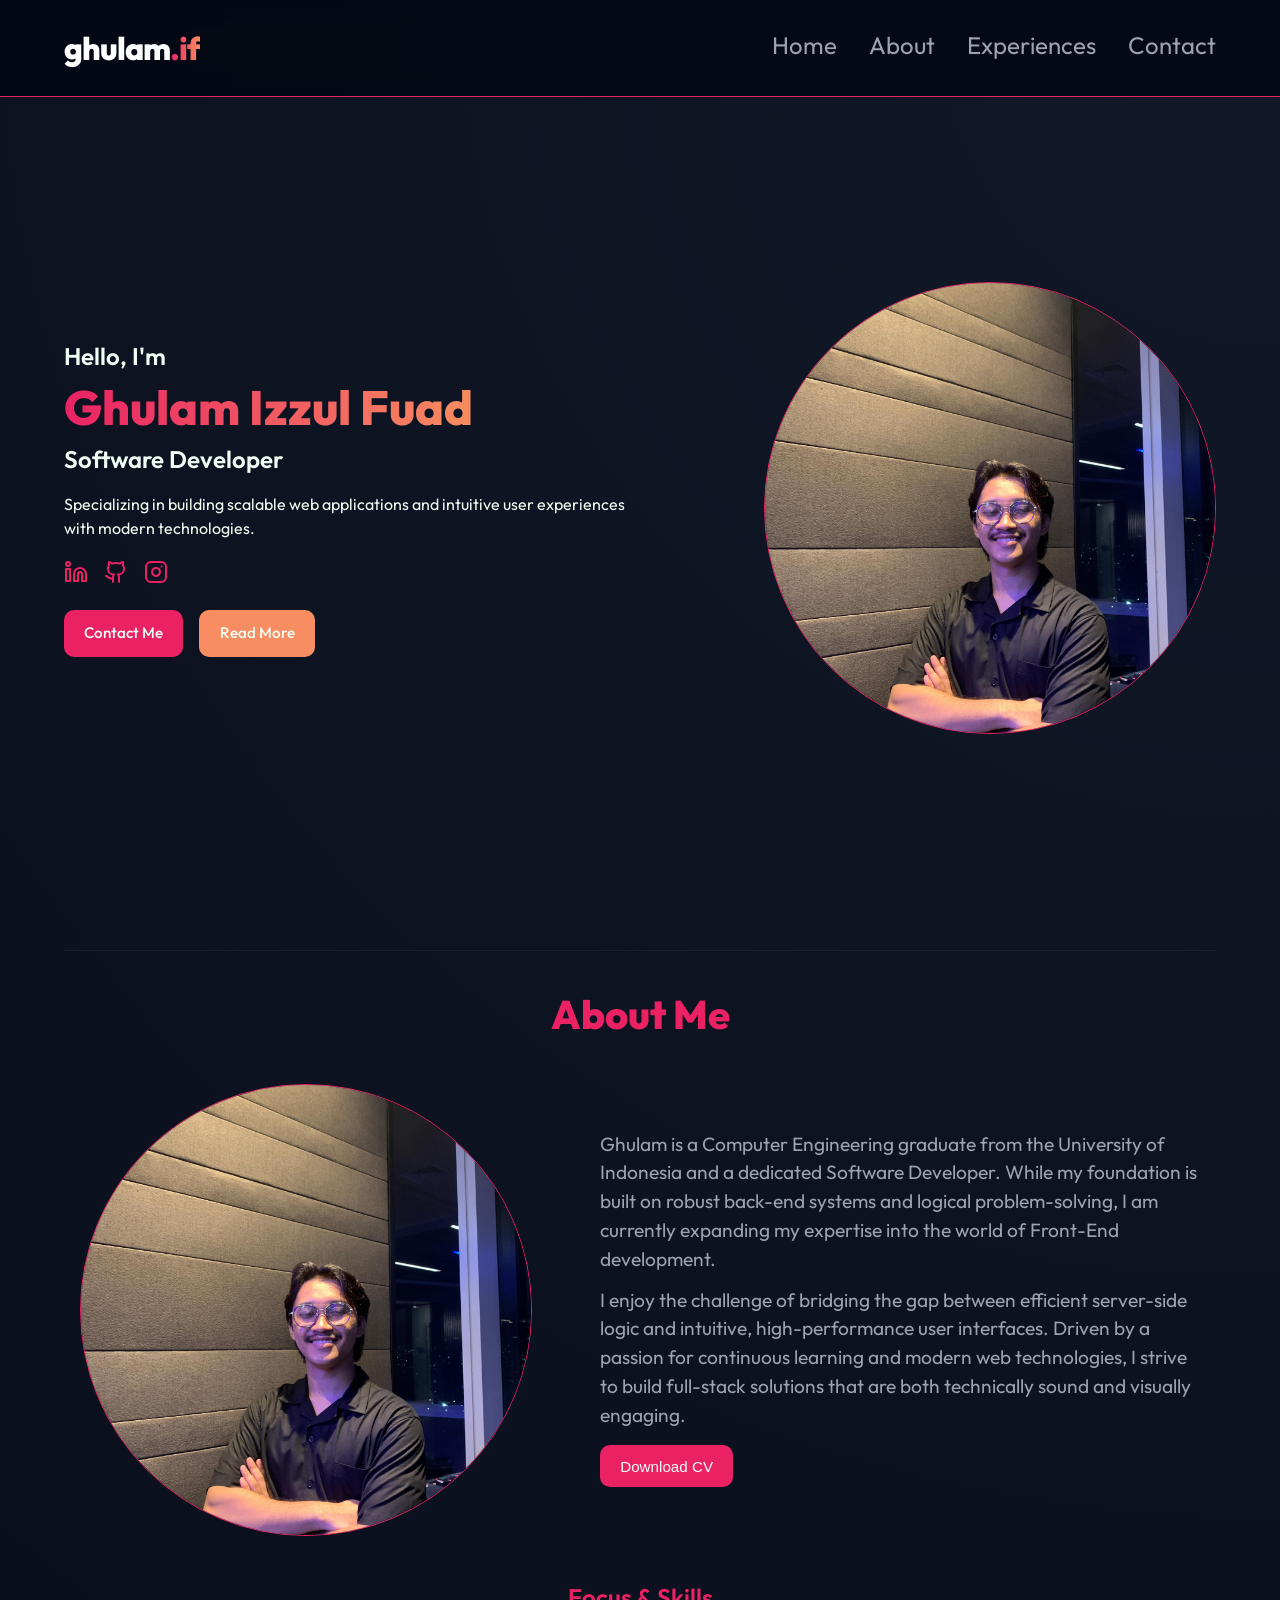
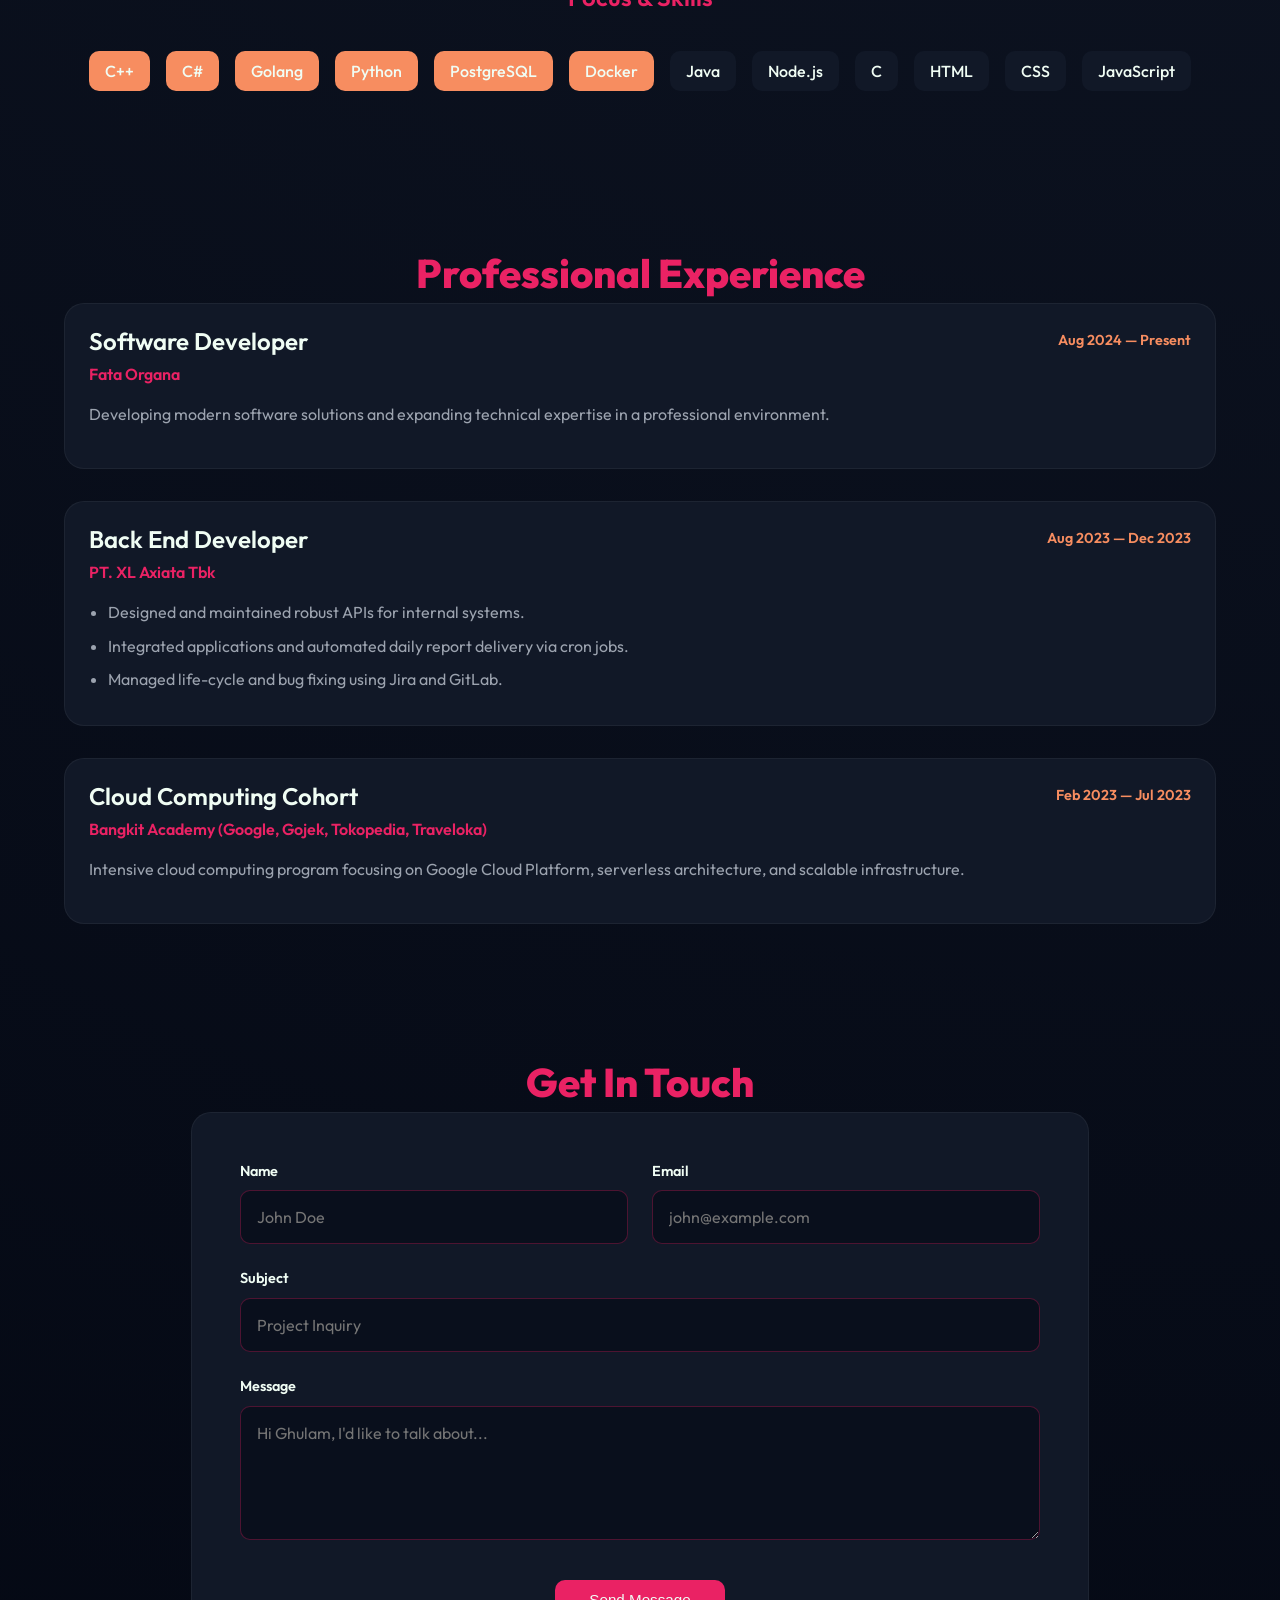
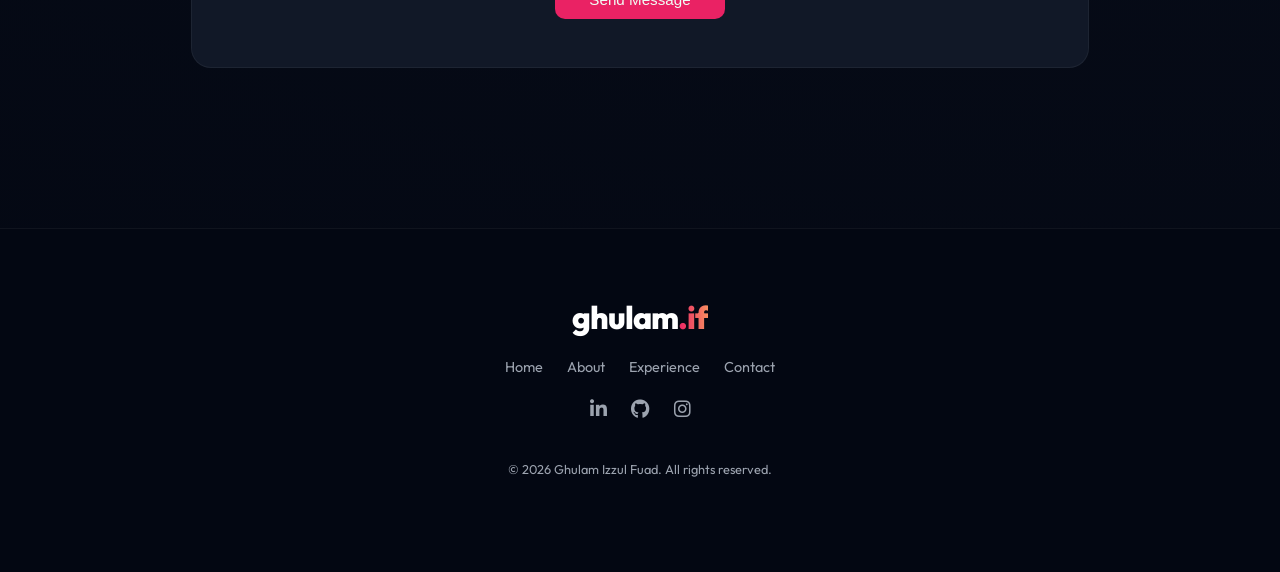
==== index.html @ e251e42a "rename to index.html" ====
<!DOCTYPE html>
<html lang="en">

<head>
    <meta charset="UTF-8">
    <meta name="viewport" content="width=device-width, initial-scale=1.0">
    <title>ghulam.if</title>
    <link rel="stylesheet" href="https://cdnjs.cloudflare.com/ajax/libs/font-awesome/6.4.0/css/all.min.css">
    <link rel="stylesheet" href="style.css">
</head>

<body id="home">
    <div class="sidebar" id="mobile-menu">
        <button class="close-btn" id="closeMenu"><i class="fa-solid fa-xmark"></i></button>
        <div class="overlay-bar">
            <a href="#home">Home</a>
            <a href="#about">About</a>
            <a href="#experience">Experiences</a>
            <a href="#contact">Contact</a>
        </div>
    </div>
    <!-- Sticky header of humberger button -->
    <header>
        <div class="main-header">
            <div class="logo">ghulam<span>.if</span></div>

            <nav class="nav-links">
                <a href="#">Home</a>
                <a href="#about">About</a>
                <a href="#experience">Experiences</a>
                <a href="#contact">Contact</a>
            </nav>

            <button class="menu-toggle" id="open-menu-button">
                <i class="fa-solid fa-bars"></i>
            </button>
        </div>
    </header>

    <main>
        <div class="hero">
            <div class="hero-content">
                <h3 class="hello">Hello, I'm</h3>
                <h1>Ghulam Izzul Fuad</h1>
                <h3>Software Developer</h3>
                <p>Specializing in building scalable web applications and intuitive user experiences with modern technologies.</p>
                <div class="social-links">
                    <a href="https://id.linkedin.com/in/ghulamizzulfuad" target="_blank" aria-label="LinkedIn">
                        <svg xmlns="http://www.w3.org/2000/svg" width="24" height="24" viewBox="0 0 24 24" fill="none" stroke="currentColor" stroke-width="2" stroke-linecap="round" stroke-linejoin="round"><path d="M16 8a6 6 0 0 1 6 6v7h-4v-7a2 2 0 0 0-2-2 2 2 0 0 0-2 2v7h-4v-7a6 6 0 0 1 6-6z"/><rect width="4" height="12" x="2" y="9"/><circle cx="4" cy="4" r="2"/></svg>
                    </a>
                    <a href="https://github.com/Lruzzi" target="_blank" aria-label="GitHub">
                        <svg xmlns="http://www.w3.org/2000/svg" width="24" height="24" viewBox="0 0 24 24" fill="none" stroke="currentColor" stroke-width="2" stroke-linecap="round" stroke-linejoin="round"><path d="M15 22v-4a4.8 4.8 0 0 0-1-3.5c3 0 6-2 6-5.5.08-1.25-.27-2.48-1-3.5.28-1.15.28-2.35 0-3.5 0 0-1 0-3 1.5-2.64-.5-5.36-.5-8 0C6 2 5 2 5 2c-.3 1.15-.3 2.35 0 3.5A5.403 5.403 0 0 0 4 9c0 3.5 3 5.5 6 5.5-.39.49-.68 1.05-.85 1.65-.17.6-.22 1.23-.15 1.85v4"/><path d="M9 18c-4.51 2-4.51-2-7-2"/></svg>
                    </a>
                    <a href="https://www.instagram.com/ghulam.if/" target="_blank" aria-label="Instagram">
                        <svg xmlns="http://www.w3.org/2000/svg" width="24" height="24" viewBox="0 0 24 24" fill="none" stroke="currentColor" stroke-width="2" stroke-linecap="round" stroke-linejoin="round"><rect width="20" height="20" x="2" y="2" rx="5" ry="5"/><path d="M16 11.37A4 4 0 1 1 12.63 8 4 4 0 0 1 16 11.37z"/><line x1="17.5" x2="17.51" y1="6.5" y2="6.5"/></svg>
                    </a>
                </div>
                <div class="cta-buttons">
                    <a href="#contact" class="btn btn-primary">Contact Me</a>
                    <a href="#about" class="btn btn-secondary">Read More</a>
                </div>
            </div>
            <div class="hero-image">
                <img src="images/ghulam.jpg" alt="Ghulam Izzul F - Software Developer Profile Picture">
            </div>
        </div>

        <div class="container">
            <section class="About" id="about">
                <h2 class="section-title">About Me</h2>
                <div class="about-content">
                    <div class="about-image">
                        <img src="images/ghulam.jpg" alt="Ghulam Izzul F - Software Developer Profile Picture">
                    </div>
                    <div class="about-text">
                        <p>Ghulam is a Computer Engineering graduate from the University of Indonesia and a dedicated Software Developer. While my foundation is built on robust back-end systems and logical problem-solving, I am currently expanding my expertise into the world of Front-End development.</p>
                        <p>I enjoy the challenge of bridging the gap between efficient server-side logic and intuitive, high-performance user interfaces. Driven by a passion for continuous learning and modern web technologies, I strive to build full-stack solutions that are both technically sound and visually engaging.</p>
                        <button class="btn btn-primary">Download CV</button>
                    </div>
                </div>
                <div class="about-skills">
                    <h3>Focus & Skills</h3>
                    <div class="skills-grid">
                        <div class="skill-itemHighlight">C++</div>
                        <div class="skill-itemHighlight">C#</div>
                        <div class="skill-itemHighlight">Golang</div>
                        <div class="skill-itemHighlight">Python</div>
                        <div class="skill-itemHighlight">PostgreSQL</div>
                        <div class="skill-itemHighlight">Docker</div>
                        <div class="skill-item">Java</div>
                        <div class="skill-item">Node.js</div>
                        <div class="skill-item">C</div>
                        <div class="skill-item">HTML</div>
                        <div class="skill-item">CSS</div>
                        <div class="skill-item">JavaScript</div>
                    </div>
                </div>
            </section>
        </div>

        <div class="container">
            <section class="Experience" id="experience">
                <h2 class="section-title">Professional Experience</h2>
                <div class="experience-grid">
                    <!-- Fata Organa -->
                    <div class="experience-card">
                        <div class="exp-header">
                            <h3>Software Developer</h3>
                            <span class="exp-date">Aug 2024 — Present</span>
                        </div>
                        <div class="exp-company">Fata Organa</div>
                        <p>Developing modern software solutions and expanding technical expertise in a professional environment.</p>
                    </div>

                    <!-- XL Axiata -->
                    <div class="experience-card">
                        <div class="exp-header">
                            <h3>Back End Developer</h3>
                            <span class="exp-date">Aug 2023 — Dec 2023</span>
                        </div>
                        <div class="exp-company">PT. XL Axiata Tbk</div>
                        <ul class="exp-details">
                            <li>Designed and maintained robust APIs for internal systems.</li>
                            <li>Integrated applications and automated daily report delivery via cron jobs.</li>
                            <li>Managed life-cycle and bug fixing using Jira and GitLab.</li>
                        </ul>
                    </div>

                    <!-- Bangkit -->
                    <div class="experience-card">
                        <div class="exp-header">
                            <h3>Cloud Computing Cohort</h3>
                            <span class="exp-date">Feb 2023 — Jul 2023</span>
                        </div>
                        <div class="exp-company">Bangkit Academy (Google, Gojek, Tokopedia, Traveloka)</div>
                        <p>Intensive cloud computing program focusing on Google Cloud Platform, serverless architecture, and scalable infrastructure.</p>
                    </div>
                </div>
            </section>
        </div>

        <div class="container">
            <section class="Contact" id="contact">
                <h2 class="section-title">Get In Touch</h2>
                <div class="contact-card">
                    <form action="#" class="contact-form">
                        <div class="form-row">
                            <div class="form-group">
                                <label for="name">Name</label>
                                <input type="text" id="name" placeholder="John Doe" required>
                            </div>
                            <div class="form-group">
                                <label for="email">Email</label>
                                <input type="email" id="email" placeholder="john@example.com" required>
                            </div>
                        </div>
                        <div class="form-group">
                            <label for="subject">Subject</label>
                            <input type="text" id="subject" placeholder="Project Inquiry" required>
                        </div>
                        <div class="form-group">
                            <label for="message">Message</label>
                            <textarea id="message" rows="5" placeholder="Hi Ghulam, I'd like to talk about..." required></textarea>
                        </div>
                        <button type="submit" class="btn btn-primary form-submit">Send Message</button>
                    </form>
                </div>
            </section>
        </div>
    </main>

    <footer>
        <div class="container">
            <div class="footer-content">
                <div class="footer-logo logo">
                    ghulam<span>.if</span>
                </div>
                <nav class="footer-nav">
                    <a href="#home">Home</a>
                    <a href="#about">About</a>
                    <a href="#experience">Experience</a>
                    <a href="#contact">Contact</a>
                </nav>
                <div class="footer-socials">
                    <a href="https://id.linkedin.com/in/ghulamizzulfuad" target="_blank" aria-label="LinkedIn">
                        <i class="fa-brands fa-linkedin-in"></i>
                    </a>
                    <a href="https://github.com/Lruzzi" target="_blank" aria-label="GitHub">
                        <i class="fa-brands fa-github"></i>
                    </a>
                    <a href="https://www.instagram.com/ghulam.if/" target="_blank" aria-label="Instagram">
                        <i class="fa-brands fa-instagram"></i>
                    </a>
                </div>
                <div class="footer-bottom">
                    <p>&copy; 2026 Ghulam Izzul Fuad. All rights reserved.</p>
                </div>
            </div>
        </div>
    </footer>
    <script>
        const openBtn = document.getElementById('open-menu-button');
        const closeBtn = document.getElementById('closeMenu');
        const overlay = document.getElementById('mobile-menu');

        openBtn.addEventListener('click', () => {
            overlay.classList.add('active');
            document.body.style.overflow = 'hidden'; // Stop scrolling when menu is open
        });

        closeBtn.addEventListener('click', () => {
            overlay.classList.remove('active');
            document.body.style.overflow = 'auto'; // Re-enable scrolling
        });
    </script>
</body>

</html>
---- style.css ----
/* ============================================================
   1. GLOBAL STYLES & VARIABLES
   ============================================================ */

@import url('https://fonts.googleapis.com/css2?family=Outfit:wght@300;400;600;800&display=swap');

:root {
    /* --primary: #3A8B95; */
    --primary: #EA2264;
    --secondary: #F78D60;
    --bg: #030712;
    --card-bg: #111827;
    --text: #F0FDF4;
    --text-muted: #9ca3af;
    --header-height: 80px;
}

body {
    background: radial-gradient(circle at top right, #111827, #030712);
    font-family: 'Outfit', sans-serif;
    color: var(--text);
    margin: 0;
    line-height: 1.5;
    overflow-x: hidden;
}

.container {
    width: 100%;
    padding: 0 1.5rem;
    margin: 0 auto;
    box-sizing: border-box;
}

section {
    scroll-margin-top: 100px
}

html {
    scroll-behavior: smooth;
}

/* ============================================================
   2. HEADER / NAVIGATION
   ============================================================ */
.main-header {
    display: flex;
    justify-content: space-between;
    position: fixed;
    width: 100%;
    top: 0;
    z-index: 900;
    background: rgba(3, 7, 18, 0.8);
    backdrop-filter: blur(10px);
    border-bottom: 1px solid var(--primary);
    align-items: center;
    padding: 1.5rem 5%;
    box-sizing: border-box;
}

.nav-links {
    display: none;
}

.nav-links a {
    text-decoration: none;
    color: var(--text-muted);
    font-size: 1.5rem;
    font-weight: 400;
    transition: all 0.4s ease;
    border-bottom: 1px solid transparent;
    padding-bottom: 5px;
}

.nav-links a:hover {
    color: white;
    border-bottom: 1px solid var(--secondary);
    padding-bottom: 5px;
}

.logo {
    font-weight: 800;
    font-size: 1.5rem;
    color: white;
    cursor: pointer;
    letter-spacing: -1px;
}

.logo span {
    background: linear-gradient(to right, var(--primary), var(--secondary));
    background-clip: text;
    -webkit-text-fill-color: transparent;
}

.menu-toggle {
    background: transparent;
    border: 1px solid rgba(255, 255, 255, 0.1);
    color: white;
    font-size: 1.5rem;
    cursor: pointer;
    padding: 0.5rem;
    border-radius: 8px;
    transition: all 0.3s ease;
}

.menu-toggle:hover {
    background: var(--primary);
}

/* ============================================================
   3. SIDEBAR (MOBILE)
   ============================================================ */
.sidebar {
    position: fixed;
    top: 0;
    right: 0;
    width: 60%;
    height: 100%;
    background: rgba(3, 7, 18, 0.95);
    backdrop-filter: blur(20px);
    z-index: 1000;
    display: flex;
    flex-direction: column;
    justify-content: flex-start;
    align-items: center;
    padding-top: 100px;
    gap: 2rem;
    border: var(--primary) 1px solid;
    /* Hide by default */
    transform: translateX(100%);
    transition: transform 0.5s cubic-bezier(0.77, 0, 0.175, 1);
}

.sidebar.active {
    transform: translateX(0);
}

.close-btn {
    position: absolute;
    top: 2rem;
    right: 2rem;
    background: none;
    border: none;
    color: white;
    font-size: 2.5rem;
    cursor: pointer;
}

.overlay-bar {
    display: flex;
    flex-direction: column;
    align-items: flex-start;
    gap: 1.5rem;
    padding-left: 10%;
    gap: 1.5rem;
    width: 100%;
}

.overlay-bar a {
    color: var(--text-muted);
    text-decoration: none;
    font-size: 2rem;
    font-weight: 400;
    transition: all 0.4s ease;
    display: flex;
    align-items: center;
    gap: 1rem;
}

.overlay-bar a::before {
    content: "";
    width: 0;
    height: 2px;
    background: var(--secondary);
    transition: all 0.4s ease;
}

.overlay-bar a:hover {
    color: white;
    padding-left: 10px;
}

.overlay-bar a:hover::before {
    width: 20px;
}

/* ============================================================
   4. HERO SECTION
   ============================================================ */
.hero {
    display: grid;
    grid-template-columns: 1fr;
    text-align: center;
    justify-items: center;
    margin-top: 5rem;
    min-height: 80vh;
    padding: 100px 5% 2rem;
}

.hero-content {
    display: flex;
    flex-direction: column;
    flex-wrap: wrap;
    justify-content: center;
    justify-items: center;
    align-items: center;
    align-content: center;
    min-height: 30vh;
    gap: 0.75rem;
}

.hero-content h3,
.hero-content h1,
.hero-content p,
.social-links,
.cta-buttons {
    margin: 0;
}

.hero-content h1 {
    padding: 0;
    font-size: clamp(2rem, 10vw, 3rem);
    font-weight: 800;
    line-height: 1.1;
    white-space: nowrap;
    background: linear-gradient(to right, var(--primary), var(--secondary));
    background-clip: text;
    -webkit-text-fill-color: transparent;
}

h3 {
    padding: 0;
    font-size: 1.5rem;
    font-weight: 600;
    line-height: 1.1;
    color: var(--text);
}

.hero-text {
    display: flex;
    flex-direction: column;
    align-items: center;
    text-align: center;
    margin: 0 1rem;
}

.hero-content p {
    margin-top: 0.5rem;
}

.social-links {
    display: flex;
    gap: 1rem;
    margin-top: 0.5rem;
}

.social-links a {
    color: var(--primary);
    text-decoration: none;
    transition: all 0.4s ease;
}

.social-links a:hover {
    color: var(--secondary);
    transform: translateY(-5px);
}

.cta-buttons {
    display: flex;
    flex-direction: row;
    flex-wrap: nowrap;
    gap: 1rem;
    margin-top: 0.5rem;
}

.btn {
    padding: 0.7rem 1.2rem;
    font-size: 0.95rem;
    font-weight: 500;
    text-wrap: nowrap;
    border-radius: 10px;
    color: var(--text);
    text-decoration: none;
    transition: all 0.4s ease;
}

.btn-primary {
    border: 1px solid transparent;
    background: var(--primary);
}

.btn-secondary {
    border: 1px solid transparent;
    background: var(--secondary);
}

.btn-primary:hover {
    background: var(--secondary);
    transform: translateY(-5px);
}

.btn-secondary:hover {
    background: var(--primary);
    transform: translateY(-5px);
}

.hero-image {
    display: flex;
    width: 300px;
    height: 300px;
    border-radius: 50%;
    overflow: hidden;
    border: var(--primary) 1px solid;
    align-content: center;
    align-items: center;
    justify-content: center;
    margin-top: 1rem;
}

.hero-image img {
    width: 100%;
    height: 100%;
    object-fit: cover;
}

/* ============================================================
   5. ABOUT SECTION
   ============================================================ */
.About {
    display: flex;
    flex-direction: column;
    border-top: 1px solid rgba(255, 255, 255, 0.05);
    padding-top: 0.5rem;
    gap: 1rem;
}

.about-image {
    display: none;
    margin: 0;
}

.about-content {
    display: flex;
    flex-direction: column;
    gap: 1rem;
    margin: 0rem 1rem;
}

.section-title {
    font-size: 2.5rem;
    font-weight: 800;
    color: var(--primary);
    margin-bottom: 1rem;
    text-align: left;
}

.about-content h2 {
    display: none;
    /* Replaced by section-title in HTML structure */
}

.about-content p {
    font-size: 1.2rem;
    color: var(--text-muted);
    margin: 0;
    margin-top: 0.75rem;
}

.about-content .btn-primary {
    margin-top: 1rem;
    align-self: flex-start;
}

.about-skills {
    display: flex;
    flex-direction: column;
    gap: 1rem;
    margin: 0 2rem;
}

.about-skills h3 {
    font-size: 1.5rem;
    font-weight: 600;
    color: var(--primary);
}

.skills-grid {
    display: flex;
    flex-wrap: wrap;
    justify-content: flex-start;
    align-content: center;
    gap: 1rem;
    margin-bottom: 1.5rem;
}

.skill-item {
    padding: 0.5rem 1rem;
    border-radius: 10px;
    background: var(--card-bg);
    color: var(--text);
    font-size: 1rem;
    font-weight: 500;
}

.skill-itemHighlight {
    padding: 0.5rem 1rem;
    border-radius: 10px;
    background: var(--secondary);
    color: var(--text);
    font-size: 1rem;
    font-weight: 500;
}

/* ============================================================
   6. EXPERIENCE SECTION
   ============================================================ */
.Experience {
    margin-top: 8rem;
    margin-bottom: 8rem;
}

.experience-grid {
    display: flex;
    flex-direction: column;
    gap: 2rem;
}

.experience-card {
    background: var(--card-bg);
    padding: 1.5rem;
    border-radius: 20px;
    border: 1px solid rgba(255, 255, 255, 0.05);
    transition: all 0.3s ease;
}

.experience-card:hover {
    border-color: var(--primary);
    transform: translateX(10px);
}

.exp-header {
    display: flex;
    justify-content: space-between;
    align-items: center;
    flex-wrap: wrap;
    gap: 0.5rem;
    margin-bottom: 0.5rem;
}

.exp-header h3 {
    font-size: 1.5rem;
    color: var(--text);
    margin: 0;
}

.exp-date {
    color: var(--secondary);
    font-weight: 600;
    font-size: 0.9rem;
}

.exp-company {
    color: var(--primary);
    font-weight: 600;
    margin-bottom: 1rem;
}

.experience-card p,
.exp-details {
    color: var(--text-muted);
    line-height: 1.6;
}

.exp-details {
    padding-left: 1.2rem;
    margin: 0;
}

.exp-details li {
    margin-bottom: 0.5rem;
}

/* ============================================================
   7. CONTACT SECTION
   ============================================================ */
.Contact {
    margin-top: 8rem;
    margin-bottom: 10rem;
}

.contact-card {
    background: var(--card-bg);
    padding: 1.5rem; /* Reduced for mobile */
    border-radius: 20px;
    border: 1px solid rgba(255, 255, 255, 0.05);
    max-width: 800px;
    margin: 0 auto;
}

@media(min-width: 768px) {
    .contact-card {
        padding: 3rem; /* Larger for desktop */
    }
}

.contact-form {
    display: flex;
    flex-direction: column;
    gap: 1.5rem;
}

.form-row {
    display: flex;
    gap: 1.5rem;
    flex-wrap: wrap;
}

.form-row .form-group {
    flex: 1;
    min-width: 250px;
}

.form-group {
    display: flex;
    flex-direction: column;
    gap: 0.5rem;
}

.form-group label {
    color: var(--text);
    font-size: 0.9rem;
    font-weight: 600;
}

.form-group input, 
.form-group textarea {
    background: rgba(3, 7, 18, 0.5);
    border: 1px solid rgba(234, 34, 100, 0.3);
    border-radius: 10px;
    padding: 1rem;
    color: var(--text);
    font-family: inherit;
    font-size: 1rem;
    transition: all 0.3s ease;
}

.form-group input:focus, 
.form-group textarea:focus {
    outline: none;
    border-color: var(--primary);
    box-shadow: 0 0 20px rgba(234, 34, 100, 0.15);
    background: rgba(234, 34, 100, 0.02);
}

.form-submit {
    margin-top: 1rem;
    width: 170px;
    cursor: pointer;
    border: none;
    align-self: center;
    font-weight: 500;
}

.form-submit:hover {
    transform: translateY(-3px);
}

/* ============================================================
   8. FOOTER
   ============================================================ */
footer {
    padding: 4rem 0 2rem;
    border-top: 1px solid rgba(255, 255, 255, 0.05);
    background: var(--bg);
}

.footer-content {
    display: flex;
    flex-direction: column;
    align-items: center;
    gap: 1rem;
    text-align: center;
}

.footer-logo {
    font-size: 1.8rem;
}

.footer-nav {
    display: flex;
    gap: 1.5rem;
    flex-wrap: wrap;
    justify-content: center;
}

.footer-nav a {
    color: var(--text-muted);
    text-decoration: none;
    font-size: 0.9rem;
    transition: color 0.3s ease;
}

.footer-nav a:hover {
    color: var(--primary);
}

.footer-socials {
    display: flex;
    gap: 1.5rem;
}

.footer-socials a {
    color: var(--text-muted);
    font-size: 1.2rem;
    transition: all 0.3s ease;
}

.footer-socials a:hover {
    color: var(--secondary);
    transform: translateY(-3px);
}

.footer-bottom {
    margin-top: 0.5rem;
    padding-top: 0rem;
    width: 100%;
}

.footer-bottom p {
    color: var(--text-muted);
    font-size: 0.8rem;
}

/* ============================================================
   4. LARGER SCREENS (DESKTOP)
   ============================================================ */
@media(min-width: 900px) {

    .menu-toggle {
        display: none;
    }

    .sidebar {
        display: none;
    }

    .logo {
        font-size: 2rem;
    }

    .nav-links {
        display: flex;
        gap: 2rem;
    }

    .nav-links a {
        color: var(--text-muted);
        text-decoration: none;
        font-size: 1.5rem;
        font-weight: 400;
        transition: all 0.4s ease;
    }

    .nav-links a:hover {
        color: white;
    }

    .hero {
        display: grid;
        grid-template-columns: 1fr 1fr;
        align-items: center;
        min-height: 100vh;
        margin: 0;
        padding: 50px 5% 0;
    }

    .hero-content {
        display: flex;
        flex-direction: column;
        align-items: flex-start;
        text-align: left;
    }

    .hero-image {
        display: flex;
        width: 450px;
        height: 450px;
        border-radius: 50%;
        overflow: hidden;
        border: var(--primary) 1px solid;
        align-content: center;
        align-items: center;
        justify-content: center;
        margin-top: 1rem;
        margin-left: auto;
    }

    .container {
        margin: 0 auto;
        padding: 0 5%;
        max-width: 1500px;
        margin-bottom: 3rem;
        border-bottom: none;
    }

    .About {
        display: flex;
        flex-direction: column;
        gap: 1.5rem;
        margin: 0;
        padding-top: 0rem;
    }

    .about-content {
        display: flex;
        flex-direction: row;
        justify-content: space-between;
        align-items: center;
        gap: 4rem;
    }

    .section-title {
        text-align: center;
        margin-bottom: 0;
    }

    .about-image {
        display: flex;
        width: 450px;
        height: 450px;
        border-radius: 50%;
        overflow: hidden;
        border: var(--primary) 1px solid;
        align-content: center;
        align-items: center;
        justify-content: center;
        margin-top: 1rem;
    }

    .about-image img {
        width: 100%;
        height: 100%;
        object-fit: cover;
    }

    .about-text {
        flex: 1;
        max-width: 600px;
    }

    .about-skills {
        margin: 0;
        align-items: center;
    }

}
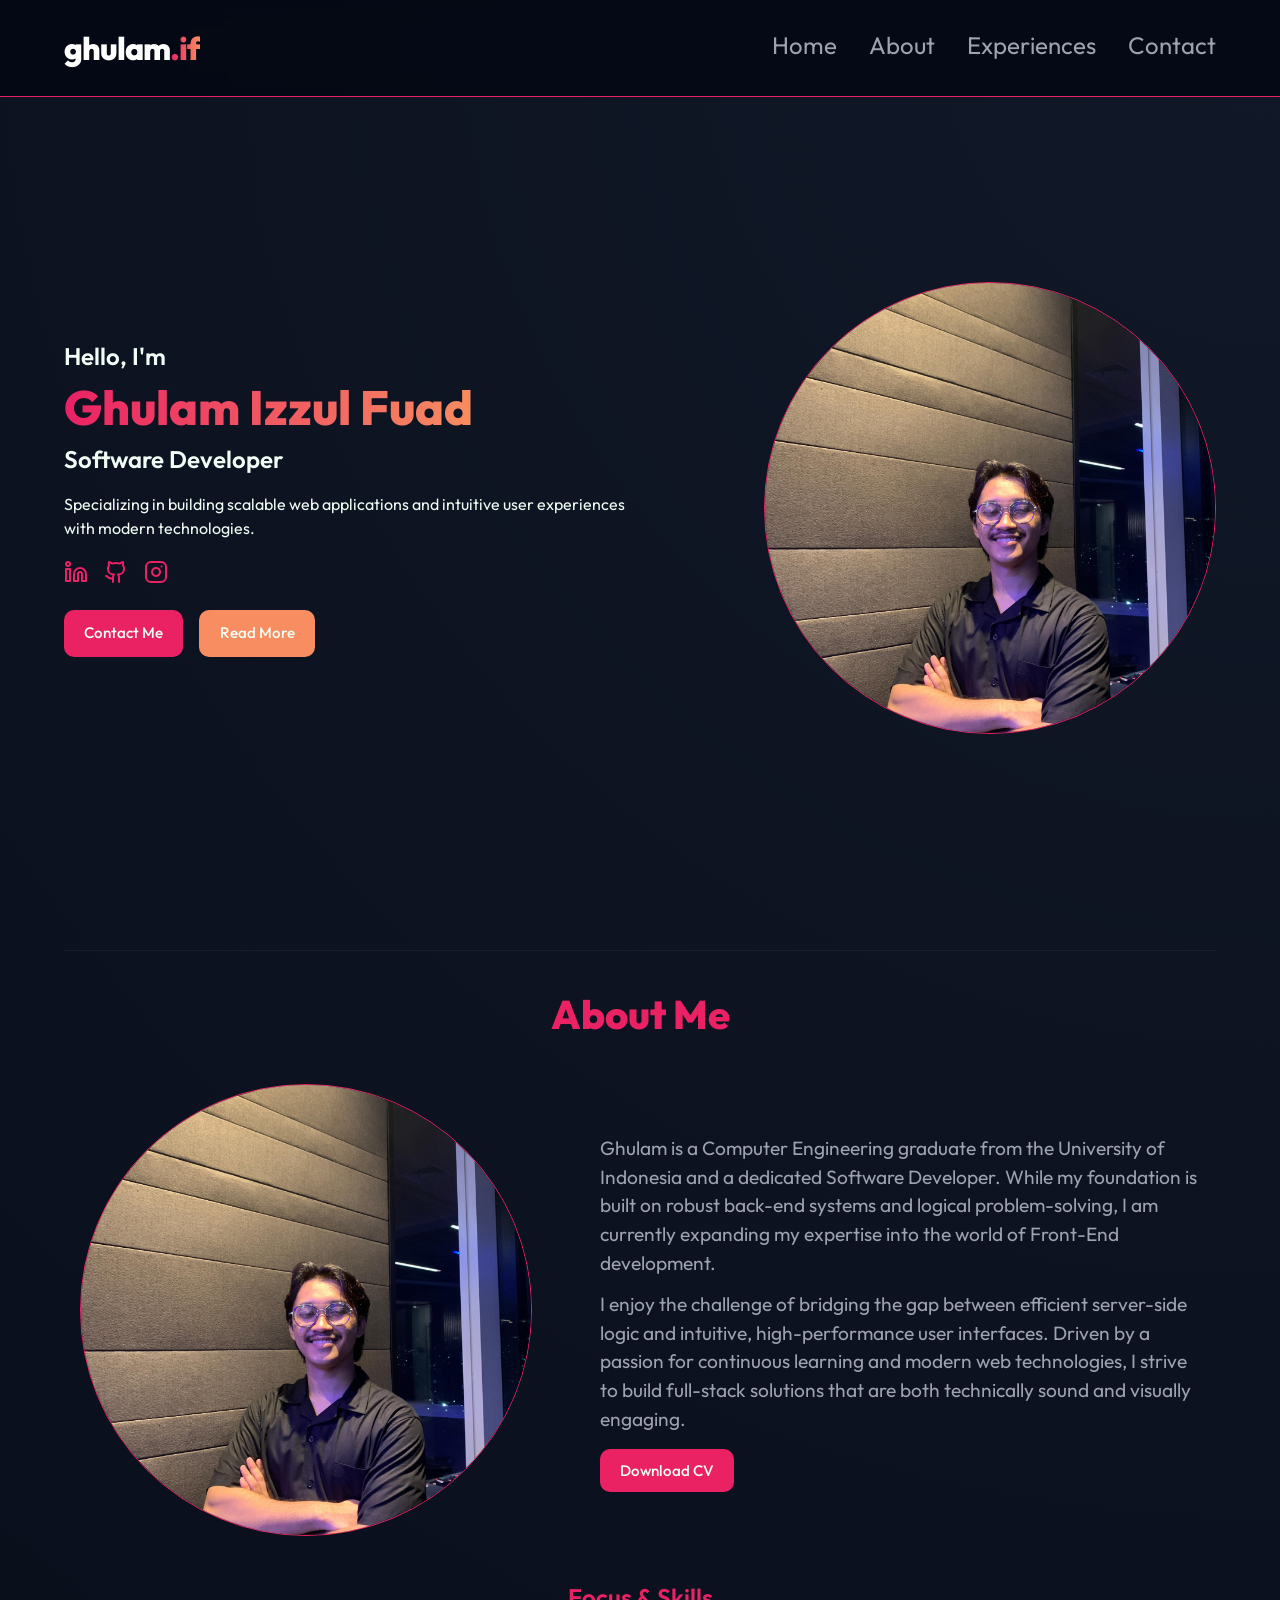
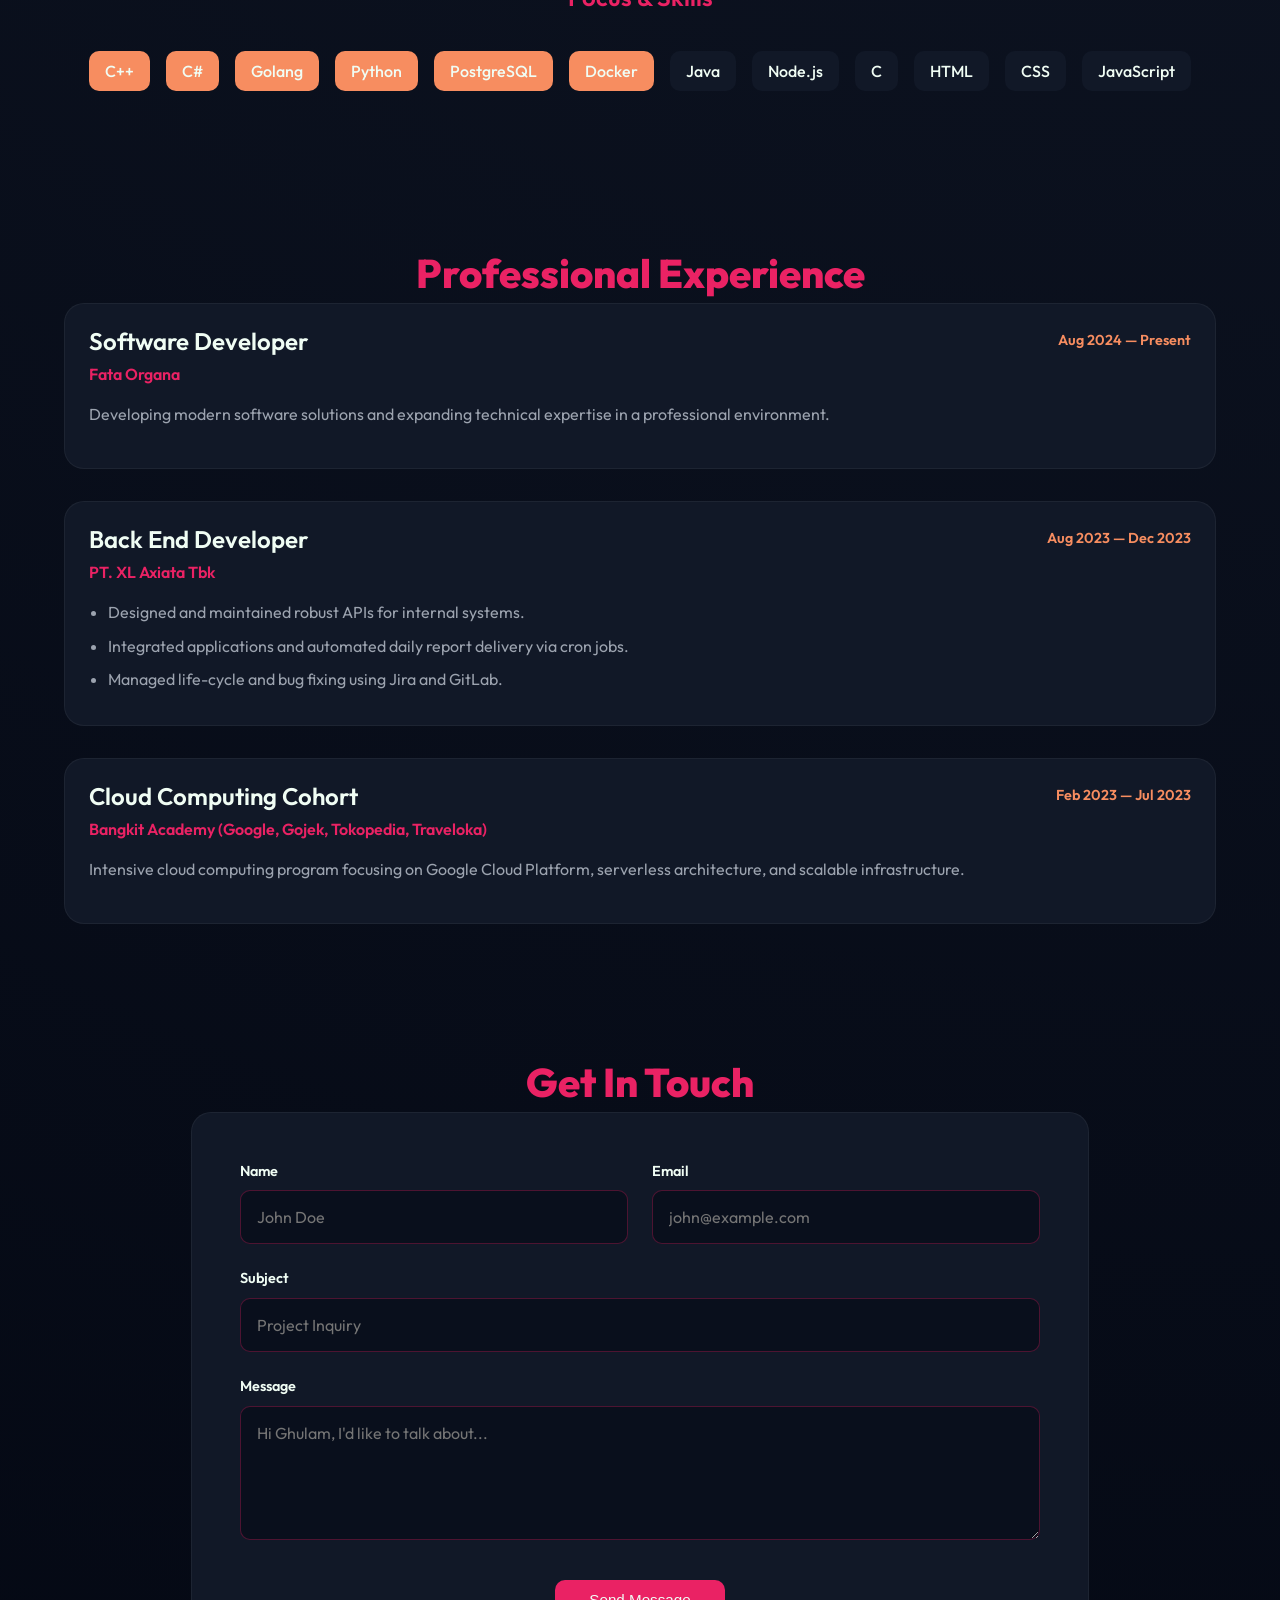
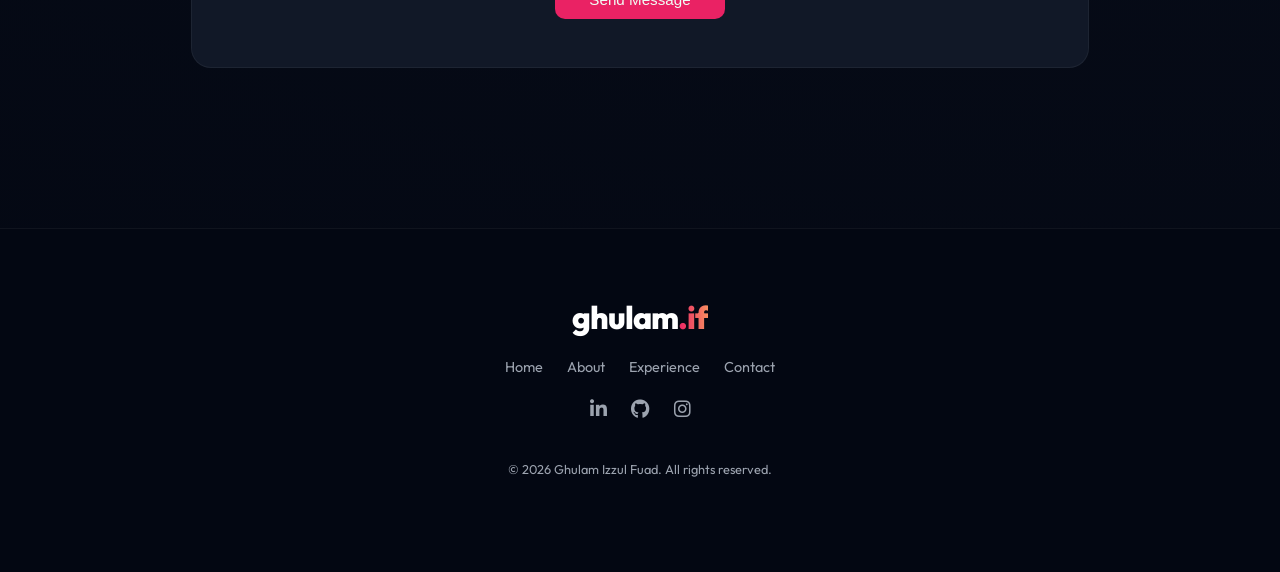
==== commit d6c9b0fa: "update download cv" ====
--- a/index.html
+++ b/index.html
@@ -75,7 +75,9 @@
                     <div class="about-text">
                         <p>Ghulam is a Computer Engineering graduate from the University of Indonesia and a dedicated Software Developer. While my foundation is built on robust back-end systems and logical problem-solving, I am currently expanding my expertise into the world of Front-End development.</p>
                         <p>I enjoy the challenge of bridging the gap between efficient server-side logic and intuitive, high-performance user interfaces. Driven by a passion for continuous learning and modern web technologies, I strive to build full-stack solutions that are both technically sound and visually engaging.</p>
-                        <button class="btn btn-primary">Download CV</button>
+                        <div class="about-button">
+                            <a href="https://drive.google.com/file/d/1dvcMtnVC7Yxc50XEqfauIN77ocFECBEb/view?usp=drivesdk" class="btn btn-primary">Download CV</a>
+                        </div>
                     </div>
                 </div>
                 <div class="about-skills">
@@ -143,24 +145,24 @@
             <section class="Contact" id="contact">
                 <h2 class="section-title">Get In Touch</h2>
                 <div class="contact-card">
-                    <form action="#" class="contact-form">
+                    <form action="https://formspree.io/f/mnjlrwrw" method="POST" class="contact-form">
                         <div class="form-row">
                             <div class="form-group">
                                 <label for="name">Name</label>
-                                <input type="text" id="name" placeholder="John Doe" required>
+                                <input type="text" id="name" name="name" placeholder="John Doe" required>
                             </div>
                             <div class="form-group">
                                 <label for="email">Email</label>
-                                <input type="email" id="email" placeholder="john@example.com" required>
+                                <input type="email" id="email" name="email" placeholder="john@example.com" required>
                             </div>
                         </div>
                         <div class="form-group">
                             <label for="subject">Subject</label>
-                            <input type="text" id="subject" placeholder="Project Inquiry" required>
+                            <input type="text" id="subject" name="subject" placeholder="Project Inquiry" required>
                         </div>
                         <div class="form-group">
                             <label for="message">Message</label>
-                            <textarea id="message" rows="5" placeholder="Hi Ghulam, I'd like to talk about..." required></textarea>
+                            <textarea id="message" name="message" rows="5" placeholder="Hi Ghulam, I'd like to talk about..." required></textarea>
                         </div>
                         <button type="submit" class="btn btn-primary form-submit">Send Message</button>
                     </form>
--- a/style.css
+++ b/style.css
@@ -365,8 +365,8 @@
     margin-top: 0.75rem;
 }
 
-.about-content .btn-primary {
-    margin-top: 1rem;
+.about-button {
+    margin-top: 1.5rem;
     align-self: flex-start;
 }
 
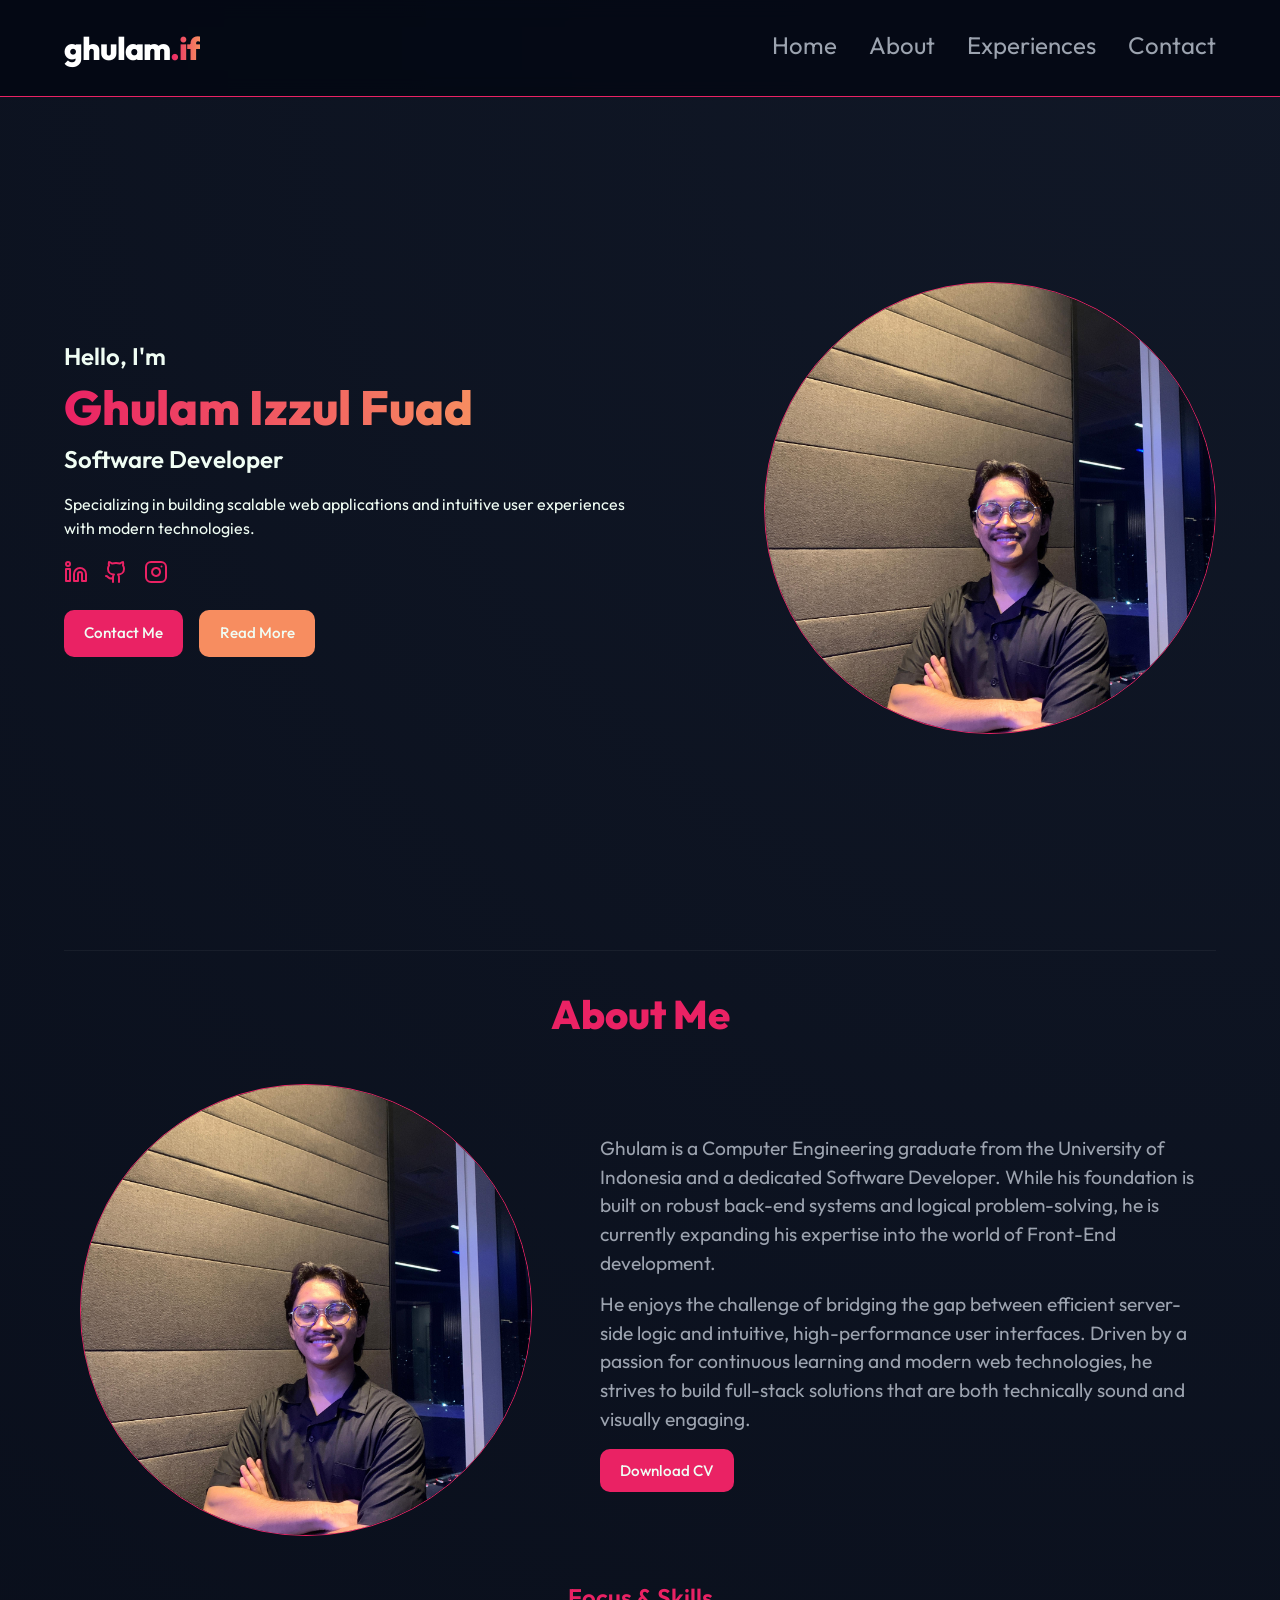
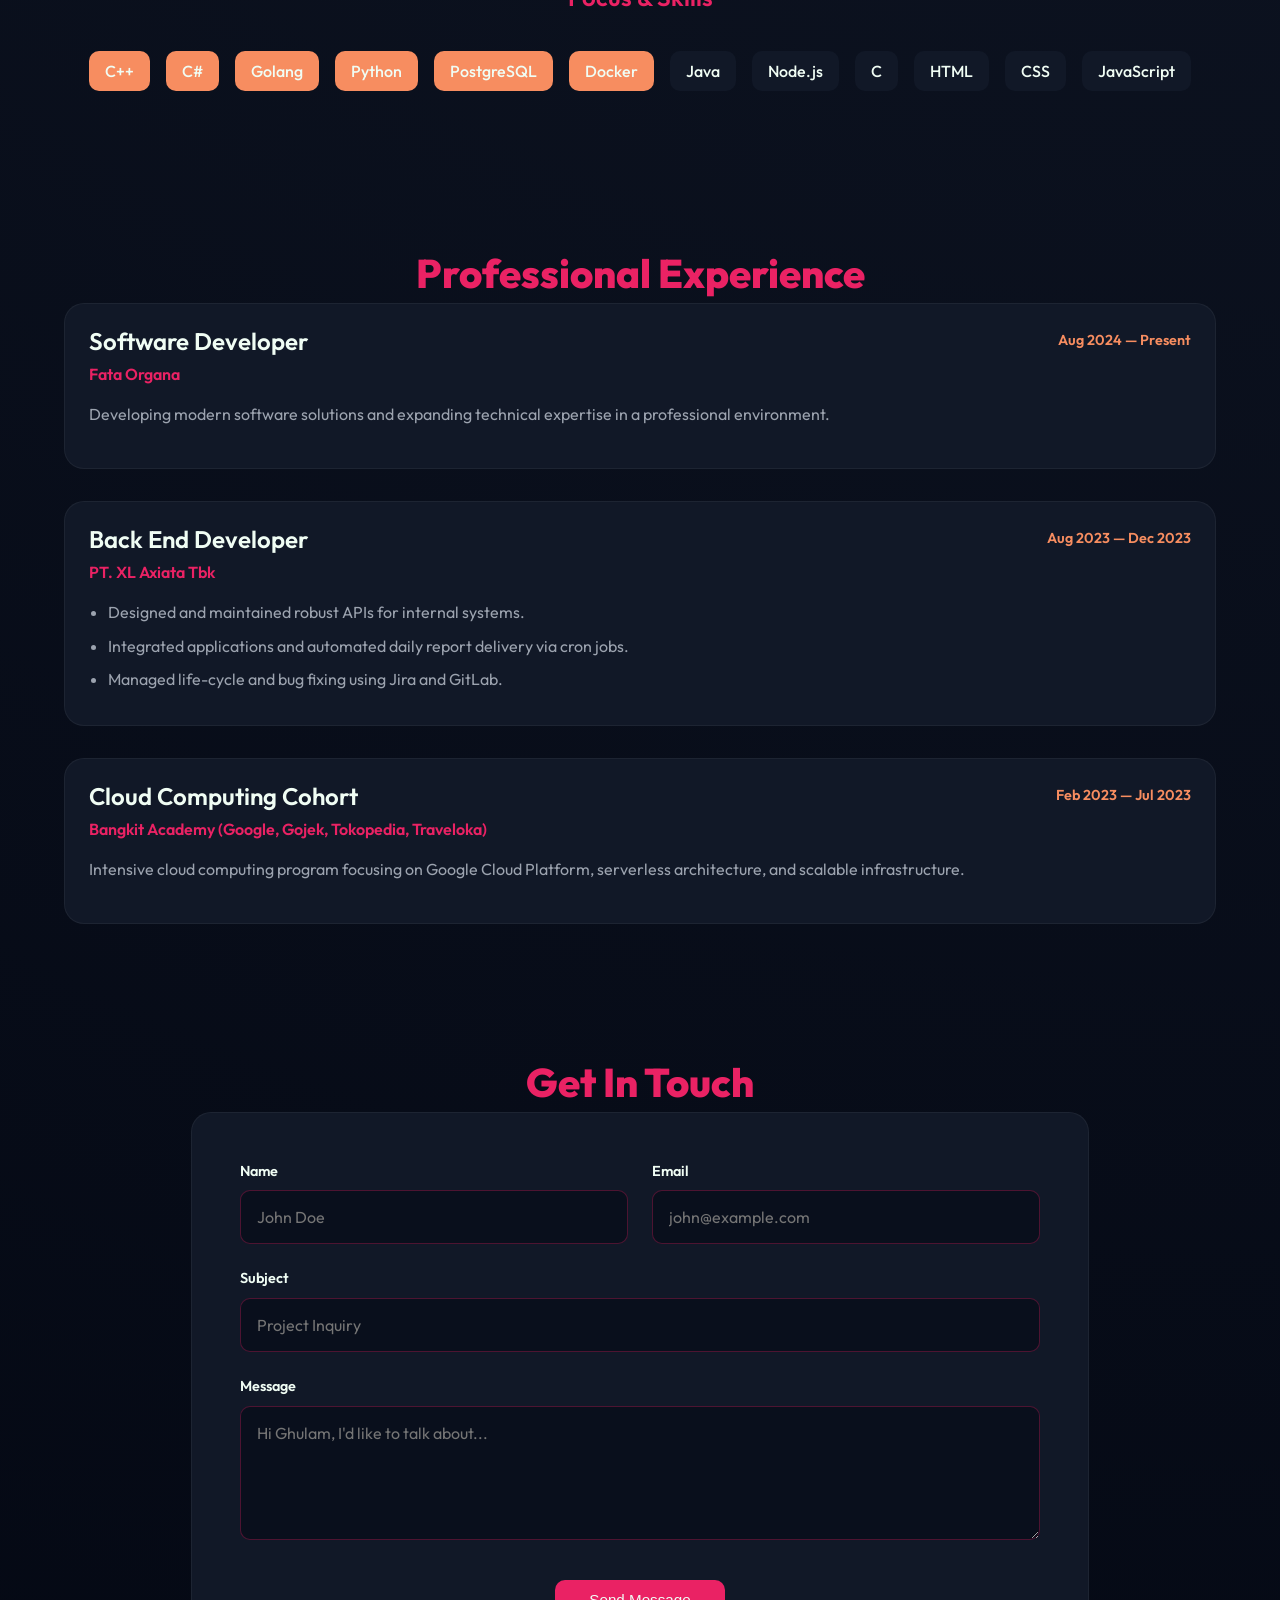
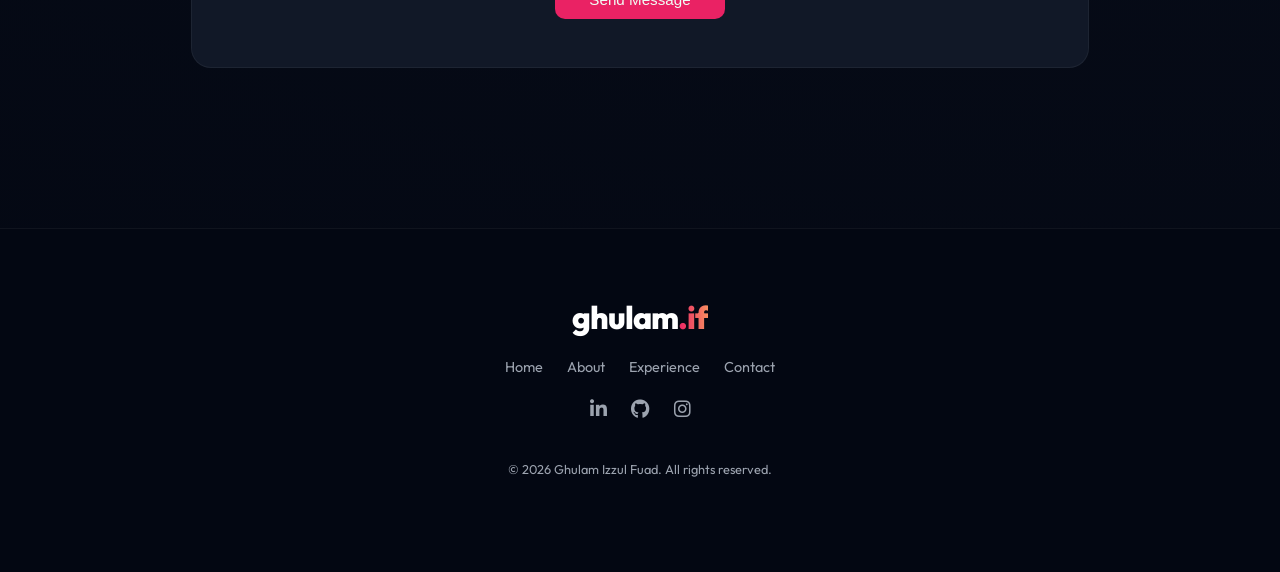
==== commit a027569f: "update parapgraph about to use third person perspective" ====
--- a/index.html
+++ b/index.html
@@ -73,8 +73,8 @@
                         <img src="images/ghulam.jpg" alt="Ghulam Izzul F - Software Developer Profile Picture">
                     </div>
                     <div class="about-text">
-                        <p>Ghulam is a Computer Engineering graduate from the University of Indonesia and a dedicated Software Developer. While my foundation is built on robust back-end systems and logical problem-solving, I am currently expanding my expertise into the world of Front-End development.</p>
-                        <p>I enjoy the challenge of bridging the gap between efficient server-side logic and intuitive, high-performance user interfaces. Driven by a passion for continuous learning and modern web technologies, I strive to build full-stack solutions that are both technically sound and visually engaging.</p>
+                        <p>Ghulam is a Computer Engineering graduate from the University of Indonesia and a dedicated Software Developer. While his foundation is built on robust back-end systems and logical problem-solving, he is currently expanding his expertise into the world of Front-End development.</p>
+                        <p>He enjoys the challenge of bridging the gap between efficient server-side logic and intuitive, high-performance user interfaces. Driven by a passion for continuous learning and modern web technologies, he strives to build full-stack solutions that are both technically sound and visually engaging.</p>
                         <div class="about-button">
                             <a href="https://drive.google.com/file/d/1dvcMtnVC7Yxc50XEqfauIN77ocFECBEb/view?usp=drivesdk" class="btn btn-primary">Download CV</a>
                         </div>
